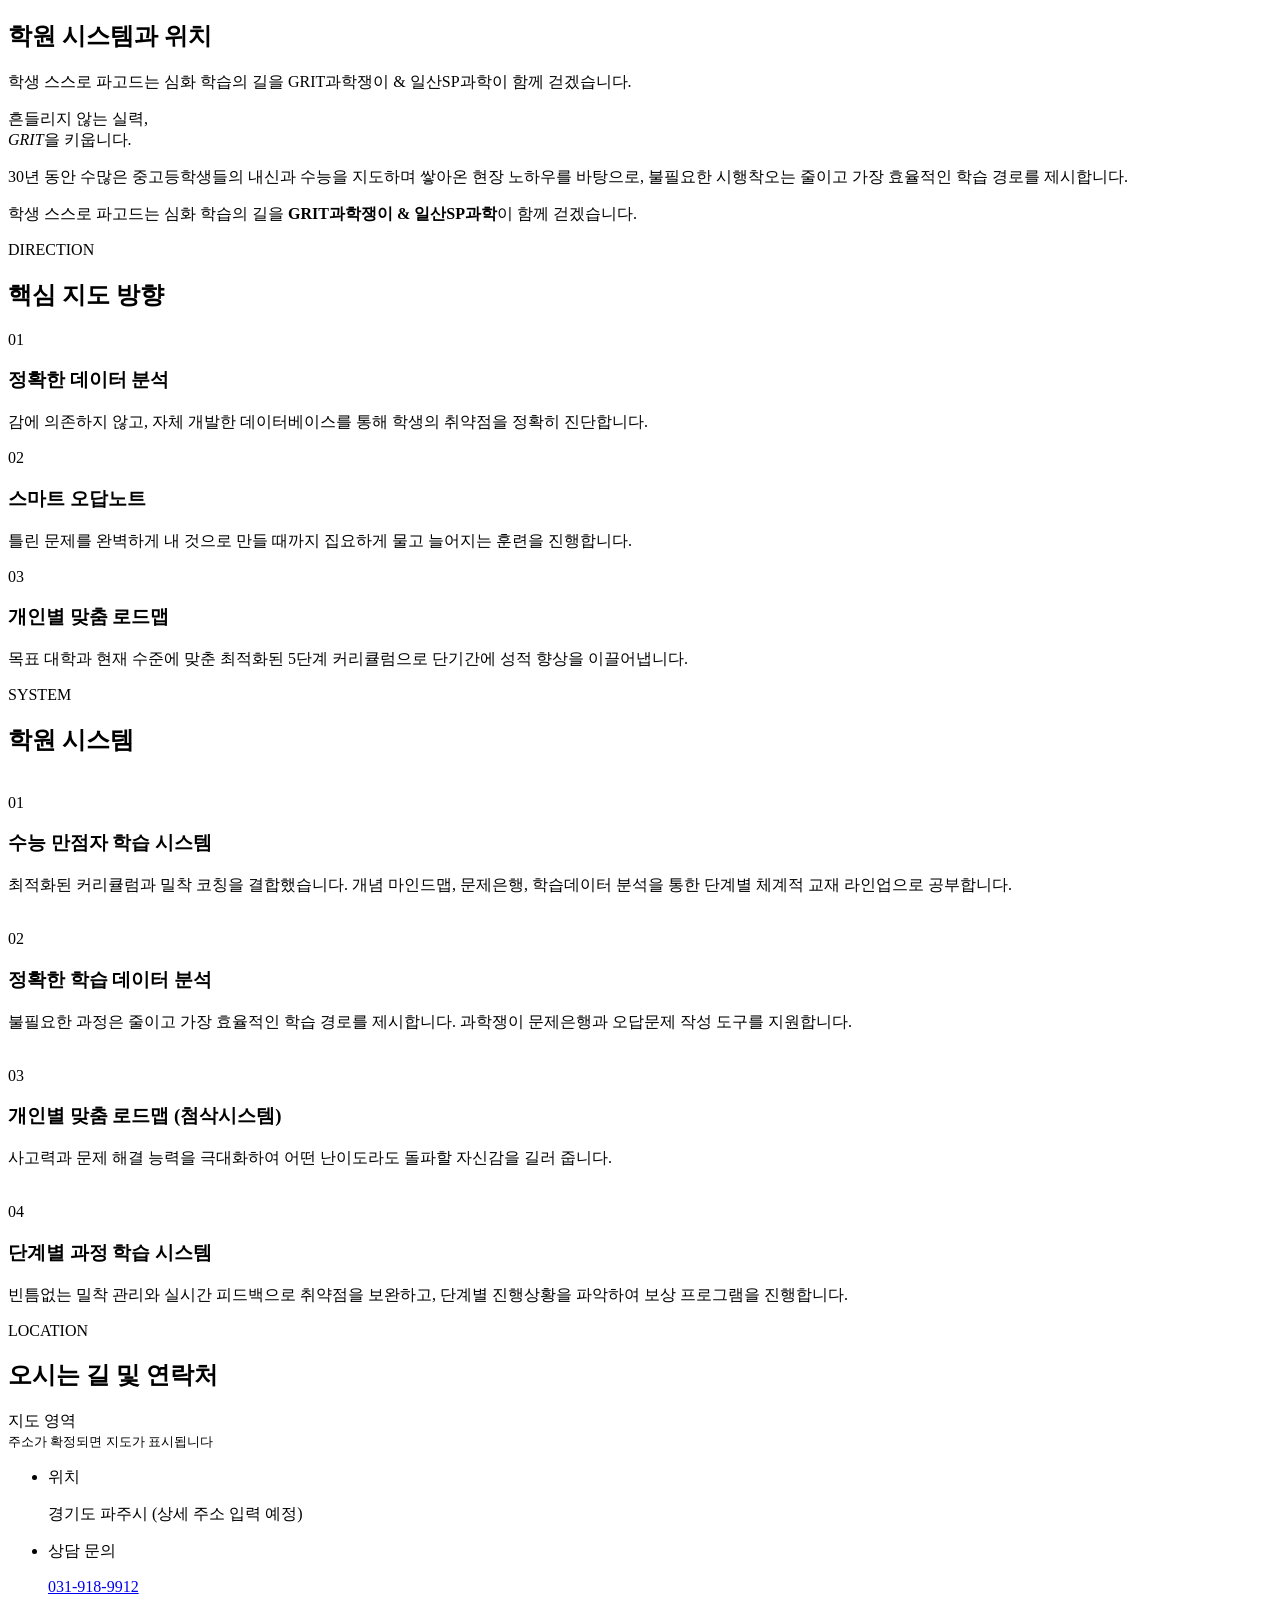
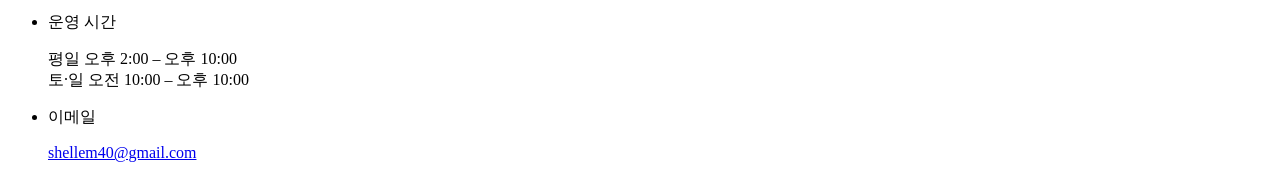
==== about.html @ a3824099 "Add about.html" ====
<!DOCTYPE html>
<html lang="ko">
<head>
  <meta charset="UTF-8">
  <meta name="viewport" content="width=device-width, initial-scale=1.0">
  <title>학원 시스템과 위치 - GRIT그릿과학쟁이 &amp; 일산SP과학</title>
  <meta name="description" content="새로운 과학 학습 밀착 관리 시스템 - 심화학습연구소">
  <link rel="stylesheet" href="https://cdn.jsdelivr.net/gh/orioncactus/pretendard@v1.3.9/dist/web/static/pretendard.min.css">
  <link rel="stylesheet" href="style.css">
</head>
<body data-page="about">
  <header id="site-header"></header>

  <main>
    <section class="page-head">
      <div class="container">
        <h1>학원 시스템과 위치</h1>
        <p>학생 스스로 파고드는 심화 학습의 길을 GRIT과학쟁이 &amp; 일산SP과학이 함께 걷겠습니다.</p>
      </div>
    </section>

    <section class="section">
      <div class="container intro-split">
        <p class="intro-quote">흔들리지 않는 실력,<br><em>GRIT</em>을 키웁니다.</p>
        <div class="intro-text">
          <p>30년 동안 수많은 중고등학생들의 내신과 수능을 지도하며 쌓아온 현장 노하우를 바탕으로, 불필요한 시행착오는 줄이고 가장 효율적인 학습 경로를 제시합니다.</p>
          <p>학생 스스로 파고드는 심화 학습의 길을 <strong>GRIT과학쟁이 &amp; 일산SP과학</strong>이 함께 걷겠습니다.</p>
        </div>
      </div>
    </section>

    <section class="section section-soft">
      <div class="container">
        <div class="section-head">
          <p class="eyebrow">DIRECTION</p>
          <h2 class="section-title">핵심 지도 방향</h2>
        </div>
        <div class="principles">
          <article class="principle">
            <span class="num">01</span>
            <h3>정확한 데이터 분석</h3>
            <p>감에 의존하지 않고, 자체 개발한 데이터베이스를 통해 학생의 취약점을 정확히 진단합니다.</p>
          </article>
          <article class="principle">
            <span class="num">02</span>
            <h3>스마트 오답노트</h3>
            <p>틀린 문제를 완벽하게 내 것으로 만들 때까지 집요하게 물고 늘어지는 훈련을 진행합니다.</p>
          </article>
          <article class="principle">
            <span class="num">03</span>
            <h3>개인별 맞춤 로드맵</h3>
            <p>목표 대학과 현재 수준에 맞춘 최적화된 5단계 커리큘럼으로 단기간에 성적 향상을 이끌어냅니다.</p>
          </article>
        </div>
      </div>
    </section>

    <section class="section">
      <div class="container">
        <div class="section-head">
          <p class="eyebrow">SYSTEM</p>
          <h2 class="section-title">학원 시스템</h2>
        </div>
        <div class="system-rows">
          <article class="system-row">
            <div class="media"><img src="https://shellem40-pixel.github.io/gritscience/assets/images/HOME_photo1.png" alt="" loading="lazy"></div>
            <div class="system-text">
              <span class="num">01</span>
              <h3>수능 만점자 학습 시스템</h3>
              <p>최적화된 커리큘럼과 밀착 코칭을 결합했습니다. 개념 마인드맵, 문제은행, 학습데이터 분석을 통한 단계별 체계적 교재 라인업으로 공부합니다.</p>
            </div>
          </article>
          <article class="system-row">
            <div class="media"><img src="https://shellem40-pixel.github.io/gritscience/assets/images/HOME_photo2.png" alt="" loading="lazy"></div>
            <div class="system-text">
              <span class="num">02</span>
              <h3>정확한 학습 데이터 분석</h3>
              <p>불필요한 과정은 줄이고 가장 효율적인 학습 경로를 제시합니다. 과학쟁이 문제은행과 오답문제 작성 도구를 지원합니다.</p>
            </div>
          </article>
          <article class="system-row">
            <div class="media"><img src="https://shellem40-pixel.github.io/gritscience/assets/images/HOME_photo3.png" alt="" loading="lazy"></div>
            <div class="system-text">
              <span class="num">03</span>
              <h3>개인별 맞춤 로드맵 (첨삭시스템)</h3>
              <p>사고력과 문제 해결 능력을 극대화하여 어떤 난이도라도 돌파할 자신감을 길러 줍니다.</p>
            </div>
          </article>
          <article class="system-row">
            <div class="media"><img src="https://shellem40-pixel.github.io/gritscience/assets/images/HOME_photo4.png" alt="" loading="lazy"></div>
            <div class="system-text">
              <span class="num">04</span>
              <h3>단계별 과정 학습 시스템</h3>
              <p>빈틈없는 밀착 관리와 실시간 피드백으로 취약점을 보완하고, 단계별 진행상황을 파악하여 보상 프로그램을 진행합니다.</p>
            </div>
          </article>
        </div>
      </div>
    </section>

    <section class="section section-soft" id="location">
      <div class="container">
        <div class="section-head">
          <p class="eyebrow">LOCATION</p>
          <h2 class="section-title">오시는 길 및 연락처</h2>
        </div>
        <div class="location">
          <!-- 지도: 주소가 정해지면 이 div 안에 네이버/구글 지도 iframe을 넣습니다 -->
          <div class="map-box">
            <p>지도 영역<br><small>주소가 확정되면 지도가 표시됩니다</small></p>
          </div>
          <ul class="info-list">
            <li><span>위치</span><p>경기도 파주시 (상세 주소 입력 예정)</p></li>
            <li><span>상담 문의</span><p><a href="tel:0319189912">031-918-9912</a></p></li>
            <li><span>운영 시간</span><p>평일 오후 2:00 – 오후 10:00<br>토·일 오전 10:00 – 오후 10:00</p></li>
            <li><span>이메일</span><p><a href="mailto:shellem40@gmail.com">shellem40@gmail.com</a></p></li>
          </ul>
        </div>
      </div>
    </section>
  </main>

  <footer id="site-footer"></footer>
  <script src="app.js"></script>
</body>
</html>
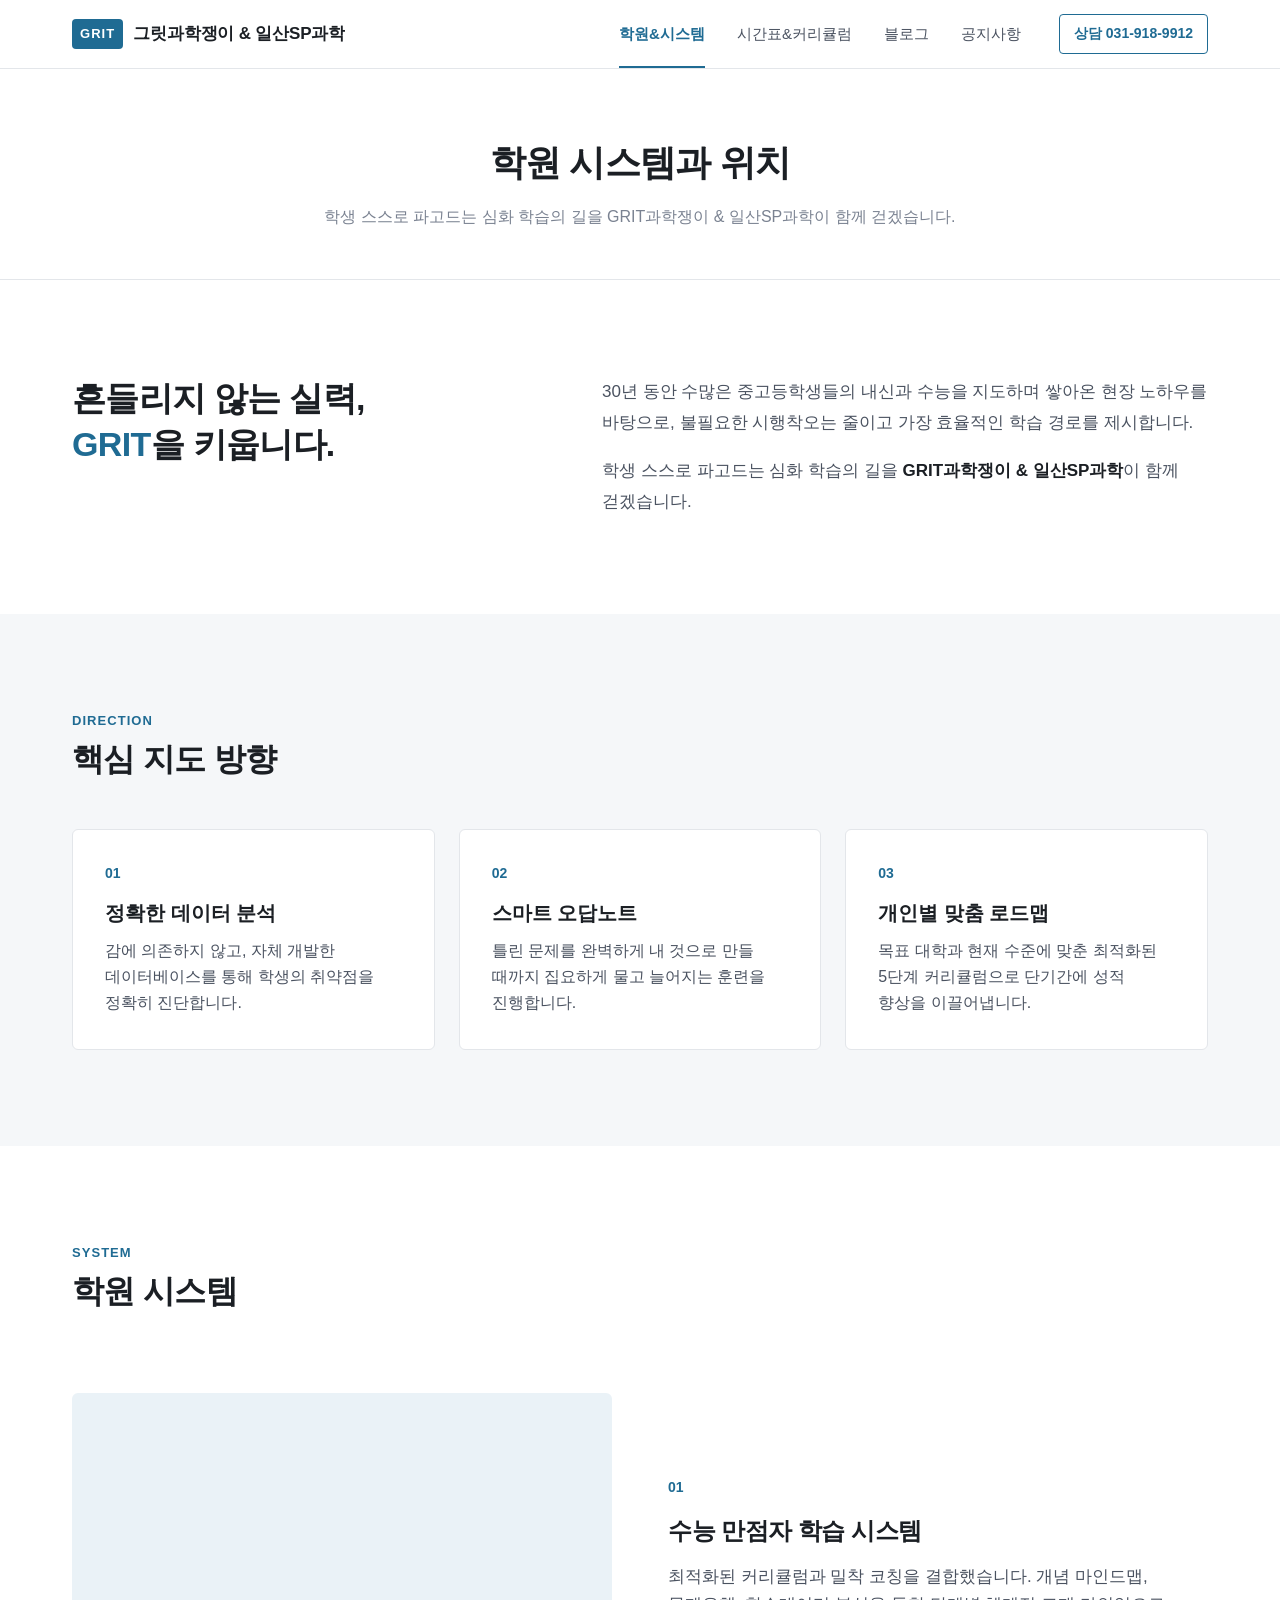
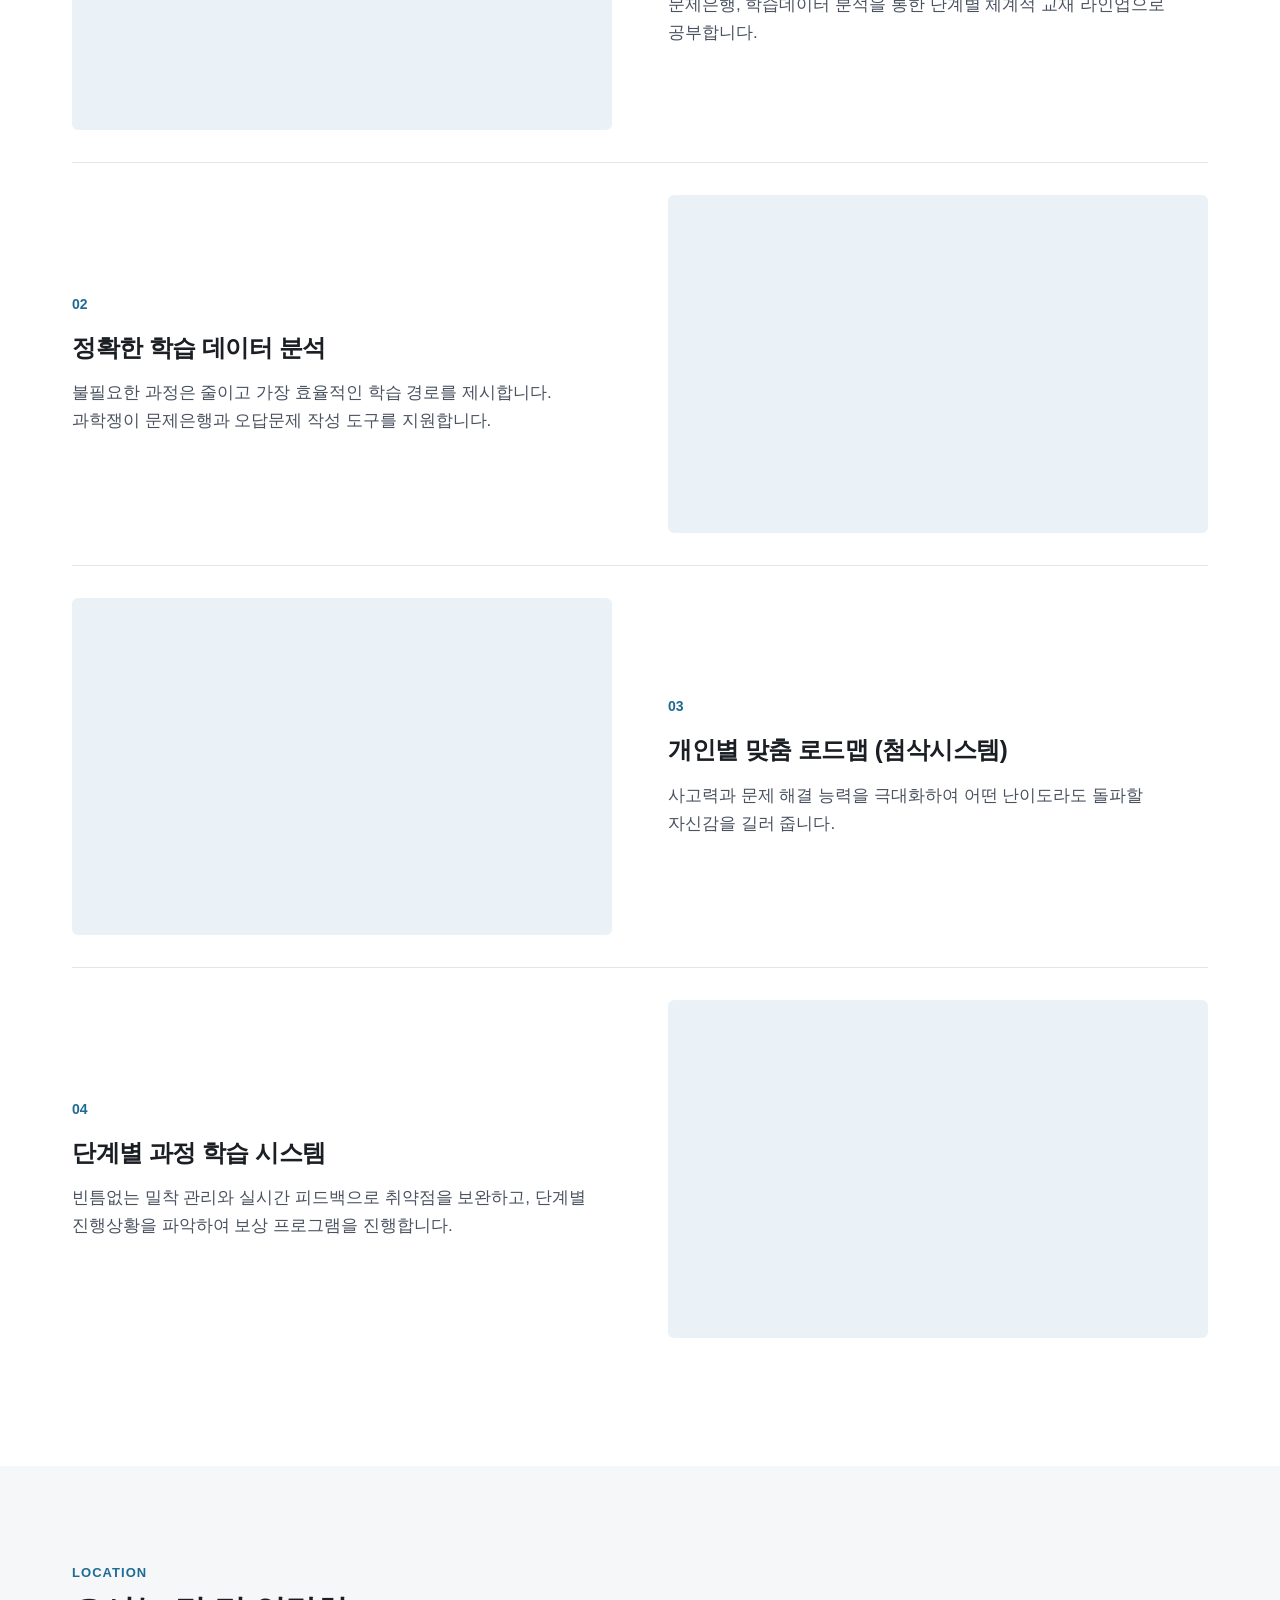
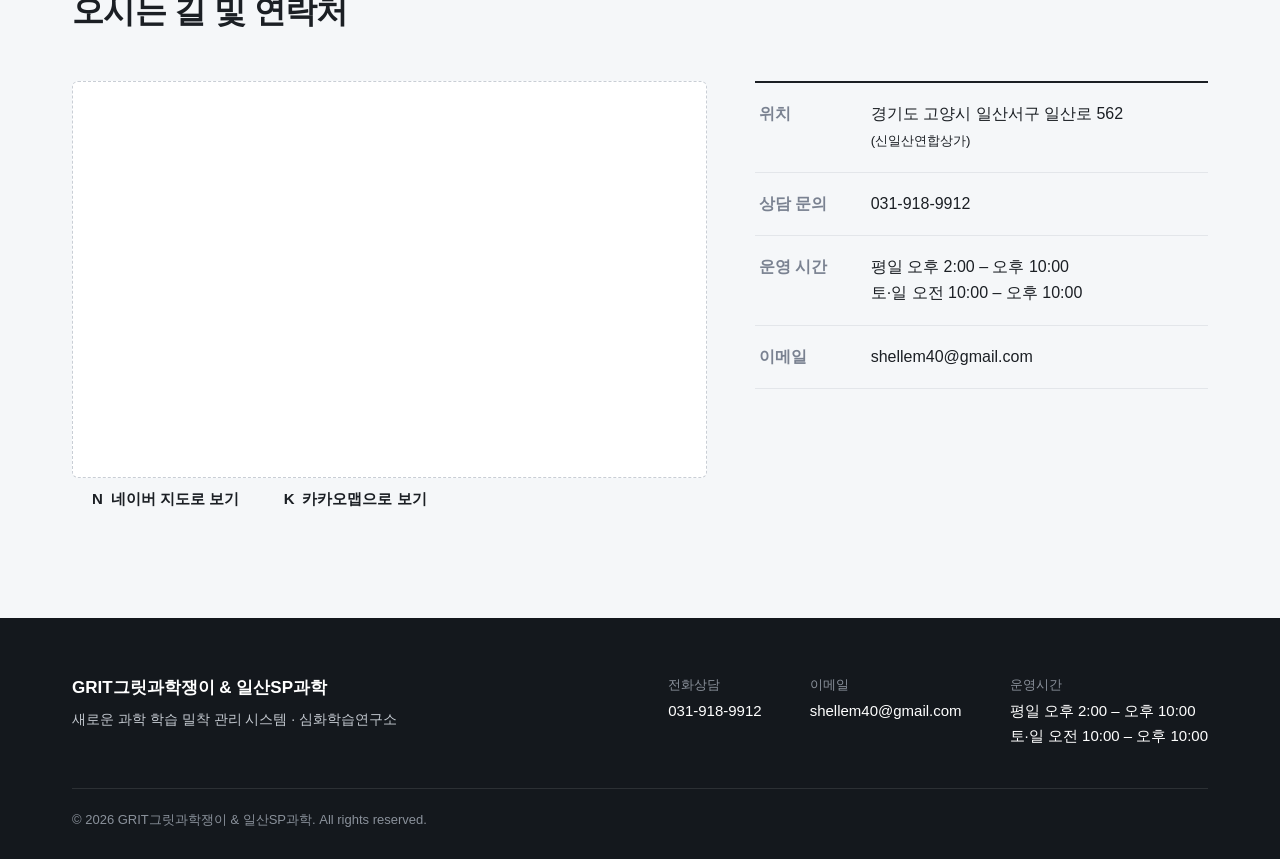
==== commit 01623a8f: "Update about.html" ====
--- a/about.html
+++ b/about.html
@@ -4,9 +4,10 @@
   <meta charset="UTF-8">
   <meta name="viewport" content="width=device-width, initial-scale=1.0">
   <title>학원 시스템과 위치 - GRIT그릿과학쟁이 &amp; 일산SP과학</title>
-  <meta name="description" content="새로운 과학 학습 밀착 관리 시스템 - 심화학습연구소">
+  <meta name="description" content="새로운 과학 학습 밀착 관리 시스템 - 심화학습연구소 · 경기도 고양시 일산서구 일산로 562 (신일산연합상가)">
   <link rel="stylesheet" href="https://cdn.jsdelivr.net/gh/orioncactus/pretendard@v1.3.9/dist/web/static/pretendard.min.css">
   <link rel="stylesheet" href="style.css">
+  <link rel="stylesheet" href="location.css">
 </head>
 <body data-page="about">
   <header id="site-header"></header>
@@ -105,12 +106,26 @@
           <h2 class="section-title">오시는 길 및 연락처</h2>
         </div>
         <div class="location">
-          <!-- 지도: 주소가 정해지면 이 div 안에 네이버/구글 지도 iframe을 넣습니다 -->
-          <div class="map-box">
-            <p>지도 영역<br><small>주소가 확정되면 지도가 표시됩니다</small></p>
+          <div class="map-wrap">
+            <div class="map-box has-map">
+              <iframe
+                title="학원 위치 지도: 경기도 고양시 일산서구 일산로 562 (신일산연합상가)"
+                src="https://maps.google.com/maps?q=%EA%B2%BD%EA%B8%B0%EB%8F%84%20%EA%B3%A0%EC%96%91%EC%8B%9C%20%EC%9D%BC%EC%82%B0%EC%84%9C%EA%B5%AC%20%EC%9D%BC%EC%82%B0%EB%A1%9C%20562&amp;z=17&amp;hl=ko&amp;output=embed"
+                loading="lazy"
+                referrerpolicy="no-referrer-when-downgrade"
+                allowfullscreen></iframe>
+            </div>
+            <div class="map-links">
+              <a class="btn map-btn" href="https://map.naver.com/p/search/%EA%B2%BD%EA%B8%B0%EB%8F%84%20%EA%B3%A0%EC%96%91%EC%8B%9C%20%EC%9D%BC%EC%82%B0%EC%84%9C%EA%B5%AC%20%EC%9D%BC%EC%82%B0%EB%A1%9C%20562" target="_blank" rel="noopener">
+                <span class="map-dot dot-naver" aria-hidden="true">N</span>네이버 지도로 보기
+              </a>
+              <a class="btn map-btn" href="https://map.kakao.com/link/search/%EA%B2%BD%EA%B8%B0%EB%8F%84%20%EA%B3%A0%EC%96%91%EC%8B%9C%20%EC%9D%BC%EC%82%B0%EC%84%9C%EA%B5%AC%20%EC%9D%BC%EC%82%B0%EB%A1%9C%20562" target="_blank" rel="noopener">
+                <span class="map-dot dot-kakao" aria-hidden="true">K</span>카카오맵으로 보기
+              </a>
+            </div>
           </div>
           <ul class="info-list">
-            <li><span>위치</span><p>경기도 파주시 (상세 주소 입력 예정)</p></li>
+            <li><span>위치</span><p>경기도 고양시 일산서구 일산로 562<br><small class="addr-sub">(신일산연합상가)</small></p></li>
             <li><span>상담 문의</span><p><a href="tel:0319189912">031-918-9912</a></p></li>
             <li><span>운영 시간</span><p>평일 오후 2:00 – 오후 10:00<br>토·일 오전 10:00 – 오후 10:00</p></li>
             <li><span>이메일</span><p><a href="mailto:shellem40@gmail.com">shellem40@gmail.com</a></p></li>
--- a/style.css
+++ b/style.css
@@ -0,0 +1,567 @@
+/* ===== 기본 변수 ===== */
+:root {
+  --c-primary: #1f6b93;
+  --c-primary-dark: #175473;
+  --c-primary-soft: #eaf2f7;
+  --c-text: #1b1f24;
+  --c-sub: #4a5260;
+  --c-muted: #7a8291;
+  --c-line: #e3e6ea;
+  --c-bg: #ffffff;
+  --c-bg-soft: #f5f7f9;
+  --c-accent: #d9480f;
+  --c-footer: #14181d;
+
+  /* 홈 타이틀(히어로) 색 */
+  --c-hero-bg: #0e3448;
+  --c-hero-text: #ffffff;
+  --c-hero-sub: #d3e2ea;
+  --c-hero-accent: #8fd3f4;
+  --c-hero-line: rgba(255, 255, 255, .18);
+  --c-hero-grid: rgba(255, 255, 255, .06);
+
+  --font: "Pretendard", -apple-system, BlinkMacSystemFont, "Apple SD Gothic Neo", "Malgun Gothic", sans-serif;
+  --container: 1200px;
+  --pad: 32px;
+  --header-h: 68px;
+  --tabs-h: 52px;
+  --radius: 6px;
+
+  --s-1: 8px;
+  --s-2: 16px;
+  --s-3: 24px;
+  --s-4: 32px;
+  --s-5: 48px;
+  --s-6: 72px;
+  --s-7: 96px;
+
+  /* 홈 화면 섹션 간격 (기존 96px의 절반) */
+  --home-gap: 48px;
+}
+
+* { box-sizing: border-box; margin: 0; padding: 0; }
+html { scroll-behavior: smooth; scroll-padding-top: calc(var(--header-h) + 16px); }
+body {
+  font-family: var(--font);
+  color: var(--c-text);
+  background: var(--c-bg);
+  line-height: 1.65;
+  word-break: keep-all;
+  -webkit-font-smoothing: antialiased;
+}
+img { display: block; max-width: 100%; }
+a { color: inherit; text-decoration: none; }
+ul, ol { list-style: none; }
+button { font: inherit; color: inherit; background: none; border: 0; cursor: pointer; }
+input { font: inherit; color: inherit; }
+
+.container { width: 100%; max-width: var(--container); margin: 0 auto; padding: 0 var(--pad); }
+.sr-only {
+  position: absolute; width: 1px; height: 1px; padding: 0; margin: -1px;
+  overflow: hidden; clip: rect(0 0 0 0); white-space: nowrap; border: 0;
+}
+:focus-visible { outline: 2px solid var(--c-primary); outline-offset: 2px; }
+
+/* ===== 이미지 자리 (이미지가 없을 때) ===== */
+.media { background: var(--c-bg-soft); overflow: hidden; }
+.media img { width: 100%; height: 100%; object-fit: cover; }
+.media.is-empty img { display: none; }
+.media.is-empty { background: var(--c-primary-soft); }
+
+/* ===== 버튼 ===== */
+.btn {
+  display: inline-flex; align-items: center; justify-content: center; gap: var(--s-1);
+  height: 44px; padding: 0 20px; border-radius: 4px;
+  font-size: 15px; font-weight: 600; white-space: nowrap;
+  transition: background-color .15s, border-color .15s, color .15s;
+}
+.btn-primary { background: var(--c-primary); color: #fff; }
+.btn-primary:hover { background: var(--c-primary-dark); }
+.btn-outline { background: #fff; border: 1px solid var(--c-line); color: var(--c-text); }
+.btn-outline:hover { border-color: var(--c-text); }
+.btn-light { background: #fff; color: var(--c-primary); }
+.btn-light:hover { background: var(--c-primary-soft); }
+.btn-block { display: flex; width: 100%; }
+.btn-row { display: flex; flex-wrap: wrap; gap: 12px; }
+.text-link { font-size: 15px; font-weight: 600; color: var(--c-primary); }
+.text-link:hover { text-decoration: underline; }
+
+/* ===== 헤더 ===== */
+.site-header {
+  position: sticky; top: 0; z-index: 50;
+  background: rgba(255, 255, 255, .97);
+  border-bottom: 1px solid var(--c-line);
+}
+.header-inner {
+  height: var(--header-h);
+  display: flex; align-items: center; justify-content: space-between; gap: var(--s-3);
+}
+.logo { display: flex; align-items: center; gap: 10px; font-weight: 700; min-width: 0; }
+.logo-mark {
+  background: var(--c-primary); color: #fff;
+  font-size: 13px; letter-spacing: .08em; padding: 4px 8px; border-radius: 4px;
+}
+.logo-text { font-size: 17px; letter-spacing: -.01em; white-space: nowrap; overflow: hidden; text-overflow: ellipsis; }
+
+.site-nav { display: flex; align-items: center; gap: var(--s-3); }
+.site-nav ul { display: flex; gap: 4px; }
+.site-nav ul a {
+  position: relative; display: block; padding: 8px 14px;
+  font-size: 15px; font-weight: 500; color: var(--c-sub);
+}
+.site-nav ul a:hover { color: var(--c-text); }
+.site-nav ul a.is-active { color: var(--c-primary); font-weight: 700; }
+.site-nav ul a.is-active::after {
+  content: ""; position: absolute; left: 14px; right: 14px; bottom: -14px;
+  height: 2px; background: var(--c-primary);
+}
+.nav-call {
+  font-size: 14px; font-weight: 600; color: var(--c-primary);
+  border: 1px solid var(--c-primary); padding: 7px 14px; border-radius: 4px; white-space: nowrap;
+}
+.nav-call:hover { background: var(--c-primary-soft); }
+
+.menu-toggle { display: none; width: 40px; height: 40px; flex-direction: column; justify-content: center; align-items: center; gap: 5px; }
+.menu-toggle span { display: block; width: 22px; height: 2px; background: var(--c-text); transition: transform .2s, opacity .2s; }
+.nav-open .menu-toggle span:nth-child(1) { transform: translateY(7px) rotate(45deg); }
+.nav-open .menu-toggle span:nth-child(2) { opacity: 0; }
+.nav-open .menu-toggle span:nth-child(3) { transform: translateY(-7px) rotate(-45deg); }
+
+/* ===== 공통 섹션 ===== */
+.section { padding: var(--s-7) 0; }
+.section-tight { padding: var(--s-5) 0 var(--s-7); }
+.section-soft { background: var(--c-bg-soft); }
+.section-head { margin-bottom: var(--s-5); }
+.row-head { display: flex; align-items: flex-end; justify-content: space-between; gap: var(--s-2); margin-bottom: var(--s-3); }
+.eyebrow { font-size: 13px; font-weight: 700; color: var(--c-primary); letter-spacing: .08em; margin-bottom: var(--s-1); }
+.section-title { font-size: 32px; font-weight: 700; letter-spacing: -.02em; line-height: 1.3; }
+.section-title.sm { font-size: 24px; }
+
+.page-head { padding: 64px 0 48px; border-bottom: 1px solid var(--c-line); text-align: center; }
+.page-head h1 { font-size: 36px; font-weight: 700; letter-spacing: -.02em; }
+.page-head p { max-width: 640px; margin: 12px auto 0; color: var(--c-muted); }
+
+/* ===== 홈: 섹션 간격 (절반으로 줄임) ===== */
+body[data-page="home"] .section { padding: var(--home-gap) 0; }
+body[data-page="home"] .section-head { margin-bottom: var(--s-4); }
+body[data-page="home"] .row-head { margin-bottom: var(--s-2); }
+
+/* ===== 홈: 타이틀(히어로) — 짙은 남색 + 오른쪽 위로 옅어지는 모눈 ===== */
+.hero {
+  position: relative; overflow: hidden;
+  padding: 80px 0 72px;
+  color: var(--c-hero-text);
+  background: var(--c-hero-bg);
+  border-bottom: 4px solid var(--c-primary);
+}
+.hero::before {
+  content: ""; position: absolute; inset: 0; pointer-events: none;
+  background-image:
+    linear-gradient(var(--c-hero-grid) 1px, transparent 1px),
+    linear-gradient(90deg, var(--c-hero-grid) 1px, transparent 1px);
+  background-size: 40px 40px;
+  -webkit-mask-image: radial-gradient(ellipse 70% 90% at 85% 20%, #000 0%, transparent 75%);
+          mask-image: radial-gradient(ellipse 70% 90% at 85% 20%, #000 0%, transparent 75%);
+}
+.hero-inner {
+  position: relative;
+  display: grid; grid-template-columns: 1.2fr .8fr; gap: 64px; align-items: center;
+}
+.hero .eyebrow {
+  display: inline-block; margin-bottom: var(--s-3);
+  padding: 6px 14px; border: 1px solid rgba(143, 211, 244, .45); border-radius: 999px;
+  font-size: 14px; letter-spacing: .02em; color: var(--c-hero-accent);
+}
+.hero h1 {
+  font-size: clamp(32px, 4.4vw, 54px); font-weight: 800;
+  line-height: 1.22; letter-spacing: -.035em; color: var(--c-hero-text);
+  margin-bottom: var(--s-3);
+}
+.hero .lead { font-size: 18px; line-height: 1.8; color: var(--c-hero-sub); margin-bottom: var(--s-4); max-width: 560px; }
+.hero .btn { height: 50px; padding: 0 24px; font-size: 16px; }
+.hero .btn-primary { background: #fff; color: var(--c-primary-dark); }
+.hero .btn-primary:hover { background: var(--c-primary-soft); }
+.hero .btn-outline { background: transparent; color: #fff; border-color: rgba(255, 255, 255, .55); }
+.hero .btn-outline:hover { border-color: #fff; background: rgba(255, 255, 255, .08); }
+.hero :focus-visible { outline-color: #fff; }
+
+/* 히어로: 숫자 요약 */
+.hero-stats {
+  display: grid; grid-template-columns: repeat(3, 1fr); gap: var(--s-3);
+  max-width: 600px; margin-top: var(--s-5); padding-top: 28px;
+  border-top: 1px solid var(--c-hero-line);
+}
+.hero-stats li + li { padding-left: var(--s-3); border-left: 1px solid var(--c-hero-line); }
+.hero-stats strong { display: block; font-size: 26px; font-weight: 800; letter-spacing: -.02em; line-height: 1.3; color: #fff; }
+.hero-stats span { display: block; margin-top: 4px; font-size: 14px; color: var(--c-hero-sub); }
+
+/* 히어로: 개설 과정 카드 */
+.hero-panel {
+  background: #fff; color: var(--c-text);
+  border-radius: 10px; padding: 28px;
+  box-shadow: 0 24px 48px rgba(0, 0, 0, .28);
+}
+.hero-panel :focus-visible { outline-color: var(--c-primary); }
+.hero-panel-head {
+  display: flex; align-items: baseline; justify-content: space-between; gap: var(--s-2);
+  padding-bottom: 12px; border-bottom: 2px solid var(--c-text);
+}
+.hero-panel-head h2 { font-size: 20px; font-weight: 800; letter-spacing: -.02em; }
+.hero-panel-head a { font-size: 14px; font-weight: 600; color: var(--c-primary); white-space: nowrap; }
+.hero-panel-head a:hover { text-decoration: underline; }
+
+.course-list li + li { border-top: 1px solid var(--c-line); }
+.course-list a { display: flex; align-items: center; gap: 14px; padding: 16px 2px; }
+.course-tag {
+  flex-shrink: 0; width: 48px; height: 48px; display: grid; place-items: center;
+  border-radius: 8px; background: var(--c-primary-soft); color: var(--c-primary);
+  font-size: 15px; font-weight: 800;
+}
+.course-body { flex: 1; min-width: 0; }
+.course-body strong { display: block; font-size: 17px; font-weight: 700; letter-spacing: -.01em; transition: color .15s; }
+.course-body span { display: block; font-size: 14px; color: var(--c-muted); }
+.course-arrow { flex-shrink: 0; color: var(--c-muted); transition: transform .15s, color .15s; }
+.course-list a:hover strong { color: var(--c-primary); }
+.course-list a:hover .course-arrow { color: var(--c-primary); transform: translateX(3px); }
+
+.hero-hours {
+  display: grid; gap: 4px; margin-top: 8px; padding: 14px 16px;
+  background: var(--c-bg-soft); border-radius: 6px; font-size: 14px;
+}
+.hero-hours div { display: flex; gap: 12px; }
+.hero-hours dt { width: 44px; font-weight: 600; color: var(--c-muted); }
+
+/* ===== 홈: 카드와 공지 ===== */
+.grid-4 { display: grid; grid-template-columns: repeat(4, 1fr); gap: var(--s-3); }
+.feature-card .media { aspect-ratio: 4 / 3; border-radius: var(--radius); margin-bottom: 18px; }
+.feature-card h3 { font-size: 19px; font-weight: 700; letter-spacing: -.01em; margin-bottom: var(--s-1); }
+.feature-card p { font-size: 15px; color: var(--c-sub); }
+
+.home-split { display: grid; grid-template-columns: 1.6fr 1fr; gap: var(--s-5); align-items: start; }
+.mini-list { border-top: 2px solid var(--c-text); }
+.mini-list li { display: flex; align-items: center; justify-content: space-between; gap: var(--s-2); padding: 16px 4px; border-bottom: 1px solid var(--c-line); }
+.mini-list a { display: flex; align-items: center; gap: var(--s-1); min-width: 0; }
+.mini-list a:hover .t { color: var(--c-primary); text-decoration: underline; }
+.mini-list .t { overflow: hidden; text-overflow: ellipsis; white-space: nowrap; }
+.mini-list time { flex-shrink: 0; font-size: 14px; color: var(--c-muted); }
+
+.contact-card { background: var(--c-primary); color: #fff; padding: var(--s-4); border-radius: 8px; }
+.contact-label { font-size: 14px; opacity: .8; }
+.contact-phone { display: block; font-size: 32px; font-weight: 800; letter-spacing: -.01em; margin: 4px 0 var(--s-3); }
+.contact-hours { margin-bottom: var(--s-3); }
+.contact-hours div { display: flex; gap: var(--s-2); padding: 8px 0; border-top: 1px solid rgba(255, 255, 255, .2); font-size: 15px; }
+.contact-hours dt { width: 48px; opacity: .8; }
+
+/* ===== 학원&시스템 ===== */
+.intro-split { display: grid; grid-template-columns: 1fr 1.3fr; gap: 64px; align-items: start; }
+.intro-quote { font-size: 34px; font-weight: 700; line-height: 1.35; letter-spacing: -.02em; }
+.intro-quote em { font-style: normal; color: var(--c-primary); }
+.intro-text p { font-size: 17px; color: var(--c-sub); line-height: 1.85; }
+.intro-text p + p { margin-top: var(--s-2); }
+.intro-text strong { color: var(--c-text); }
+
+.principles { display: grid; grid-template-columns: repeat(3, 1fr); gap: var(--s-3); }
+.principle { background: #fff; border: 1px solid var(--c-line); border-radius: var(--radius); padding: var(--s-4); }
+.num { display: block; font-size: 14px; font-weight: 700; color: var(--c-primary); margin-bottom: 12px; }
+.principle h3 { font-size: 20px; margin-bottom: var(--s-1); }
+.principle p { color: var(--c-sub); }
+
+.system-row { display: grid; grid-template-columns: 1fr 1fr; gap: 56px; align-items: center; padding: var(--s-4) 0; }
+.system-row + .system-row { border-top: 1px solid var(--c-line); }
+.system-row:nth-child(even) .media { order: 2; }
+.system-row .media { aspect-ratio: 16 / 10; border-radius: var(--radius); }
+.system-text h3 { font-size: 24px; letter-spacing: -.02em; margin-bottom: 12px; }
+.system-text p { font-size: 17px; color: var(--c-sub); }
+
+.location { display: grid; grid-template-columns: 1.4fr 1fr; gap: var(--s-5); align-items: start; }
+.map-box {
+  aspect-ratio: 16 / 10; display: grid; place-items: center; text-align: center;
+  background: #fff; border: 1px dashed #c9ced5; border-radius: var(--radius); color: var(--c-muted);
+}
+.map-box iframe { width: 100%; height: 100%; border: 0; }
+.info-list { border-top: 2px solid var(--c-text); }
+.info-list li { display: grid; grid-template-columns: 96px 1fr; gap: var(--s-2); padding: 18px 4px; border-bottom: 1px solid var(--c-line); }
+.info-list span { font-weight: 600; color: var(--c-muted); }
+.info-list a:hover { color: var(--c-primary); text-decoration: underline; }
+
+/* ===== 시간표 ===== */
+.sched-block { padding: 64px 0; border-bottom: 1px solid var(--c-line); }
+.sched-title {
+  text-align: center; margin-bottom: 40px;
+  font-size: clamp(28px, 3.4vw, 40px); font-weight: 300; color: var(--c-primary); letter-spacing: -.01em;
+}
+.sched-row {
+  display: flex; align-items: center; justify-content: space-between; gap: var(--s-3);
+  padding: 14px 0; border-bottom: 1px solid #eff1f3;
+}
+.sched-row.no-line { border-bottom: 0; padding-top: 24px; }
+.sched-info { display: flex; flex-wrap: wrap; align-items: center; gap: 8px 16px; font-size: 16px; }
+.sched-info strong { font-weight: 700; }
+.class-list { display: flex; flex-wrap: wrap; gap: 6px 20px; color: var(--c-sub); }
+.bullet-list { display: flex; flex-wrap: wrap; gap: 6px 40px; color: var(--c-sub); }
+.bullet-list li::before {
+  content: ""; display: inline-block; width: 5px; height: 5px; margin-right: 8px;
+  background: var(--c-text); vertical-align: middle;
+}
+.sched-btn { min-width: 200px; }
+.sched-line { display: flex; flex-wrap: wrap; align-items: baseline; gap: 8px 20px; padding: 10px 0; font-size: 16px; }
+.time-list { display: flex; flex-wrap: wrap; gap: 6px 32px; color: var(--c-sub); }
+.time-list b { color: var(--c-text); margin-right: 4px; }
+.sched-block .btn-block { margin-top: var(--s-3); }
+
+/* ===== 커리큘럼 ===== */
+.curr-tabs { position: sticky; top: var(--header-h); z-index: 40; background: #fff; border-bottom: 1px solid var(--c-line); }
+.curr-tabs-inner { display: flex; gap: 4px; overflow-x: auto; scrollbar-width: none; }
+.curr-tabs-inner::-webkit-scrollbar { display: none; }
+.curr-tabs a {
+  flex-shrink: 0; height: var(--tabs-h); display: flex; align-items: center; padding: 0 18px;
+  font-size: 15px; font-weight: 600; color: var(--c-muted); border-bottom: 2px solid transparent;
+}
+.curr-tabs a:hover { color: var(--c-text); }
+.curr-tabs a.is-active { color: var(--c-primary); border-color: var(--c-primary); }
+.curr-note { padding-top: var(--s-4); font-size: 14px; color: var(--c-muted); }
+
+.curr-section { padding: 56px 0; border-bottom: 1px solid var(--c-line); scroll-margin-top: calc(var(--header-h) + var(--tabs-h) + 8px); }
+.curr-section:last-child { border-bottom: 0; }
+.curr-head h2 { font-size: 30px; letter-spacing: -.02em; margin-bottom: 6px; transition: color .2s; }
+.curr-section.is-target .curr-head h2 { color: var(--c-primary); }
+.curr-head > p { color: var(--c-sub); font-size: 17px; }
+.curr-facts { display: flex; flex-wrap: wrap; gap: 12px 40px; margin: var(--s-3) 0 var(--s-4); }
+.curr-facts dt { font-size: 13px; color: var(--c-muted); }
+.curr-facts dd { font-weight: 600; }
+.curr-steps { display: grid; grid-template-columns: repeat(5, 1fr); gap: var(--s-2); margin-bottom: var(--s-3); }
+.curr-steps li { background: #fff; border: 1px solid var(--c-line); border-top: 3px solid var(--c-primary); border-radius: 4px; padding: 22px 20px; }
+.step-no { font-size: 12px; font-weight: 700; letter-spacing: .08em; color: var(--c-primary); }
+.curr-steps h3 { font-size: 17px; line-height: 1.4; margin: 6px 0; }
+.curr-steps p { font-size: 14px; color: var(--c-sub); }
+
+/* ===== 블로그 (목록) ===== */
+.blog-wrap { padding-bottom: var(--s-7); }
+.blog-head { text-align: center; padding: 64px 0 40px; }
+.blog-head h1 { font-size: clamp(30px, 4vw, 42px); font-weight: 800; letter-spacing: -.03em; margin-bottom: var(--s-2); }
+.blog-head p { max-width: 640px; margin: 0 auto; color: var(--c-sub); font-size: 15px; }
+
+.blog-toolbar {
+  display: flex; align-items: center; justify-content: space-between; gap: var(--s-2);
+  border-bottom: 1px solid var(--c-line); margin-bottom: 40px;
+}
+.blog-tabs { display: flex; gap: 28px; overflow-x: auto; scrollbar-width: none; min-width: 0; }
+.blog-tabs::-webkit-scrollbar { display: none; }
+.blog-tab {
+  flex-shrink: 0; padding: 14px 0; margin-bottom: -1px;
+  font-size: 15px; color: var(--c-sub); white-space: nowrap; border-bottom: 2px solid transparent;
+}
+.blog-tab:hover { color: var(--c-text); }
+.blog-tab[aria-selected="true"] { color: var(--c-text); font-weight: 700; border-color: var(--c-text); }
+
+.blog-search { display: flex; align-items: center; flex-shrink: 0; }
+.blog-search input {
+  width: 0; padding: 0; height: 36px; border: 0; border-bottom: 1px solid transparent;
+  background: transparent; font-size: 15px; outline: none; transition: width .2s, padding .2s;
+}
+.blog-search.is-open input { width: 200px; padding: 0 8px; border-bottom-color: var(--c-text); }
+.search-btn { width: 40px; height: 40px; display: grid; place-items: center; border-radius: 50%; }
+.search-btn:hover { background: var(--c-bg-soft); }
+
+.post-grid { display: grid; grid-template-columns: repeat(2, 1fr); gap: 56px 40px; }
+.post-grid.cols-3 { grid-template-columns: repeat(3, 1fr); gap: 40px 28px; }
+.post-link { display: block; }
+.post-thumb { aspect-ratio: 16 / 10; margin-bottom: 20px; }
+.post-thumb img { transition: transform .4s; }
+.post-thumb.fit-contain { background: #fff; border: 1px solid var(--c-line); }
+.post-thumb.fit-contain img { object-fit: contain; padding: 12%; }
+.post-link:hover .post-thumb img { transform: scale(1.03); }
+.post-title { font-size: 24px; font-weight: 700; line-height: 1.35; letter-spacing: -.02em; margin-bottom: 10px; }
+.cols-3 .post-title { font-size: 19px; }
+.post-link:hover .post-title { color: var(--c-primary); }
+.post-excerpt {
+  font-size: 15px; color: var(--c-muted);
+  display: -webkit-box; -webkit-line-clamp: 3; -webkit-box-orient: vertical; overflow: hidden;
+}
+.post-meta { display: flex; align-items: center; gap: var(--s-1); margin-top: var(--s-2); font-size: 14px; font-weight: 600; }
+.avatar {
+  width: 26px; height: 26px; border-radius: 50%; display: grid; place-items: center;
+  background: var(--c-primary); color: #fff; font-size: 11px; font-weight: 700;
+}
+.sep { color: #c9ced5; font-weight: 400; }
+.empty { grid-column: 1 / -1; padding: 60px 0; text-align: center; color: var(--c-muted); }
+
+/* ===== 블로그 (글 보기) ===== */
+.post-article { max-width: 780px; margin: 0 auto; padding: 56px 0 var(--s-6); }
+.back-link { display: inline-block; font-size: 14px; color: var(--c-muted); margin-bottom: var(--s-3); }
+.back-link:hover { color: var(--c-text); }
+.chip { display: inline-block; font-size: 13px; font-weight: 600; color: var(--c-primary); background: var(--c-primary-soft); padding: 3px 10px; border-radius: 999px; margin-bottom: 12px; }
+.post-article h1 { font-size: clamp(26px, 4vw, 38px); line-height: 1.3; letter-spacing: -.03em; }
+.post-article .post-meta { margin: var(--s-2) 0 var(--s-4); }
+.post-hero { aspect-ratio: 16 / 9; border-radius: var(--radius); margin-bottom: 40px; }
+.post-hero.fit-contain { background: #fff; border: 1px solid var(--c-line); }
+.post-hero.fit-contain img { object-fit: contain; padding: 10%; }
+.prose p { font-size: 17px; line-height: 1.9; color: #2d333b; }
+.prose p + p { margin-top: 1.2em; }
+.related { border-top: 1px solid var(--c-line); padding: var(--s-5) 0 var(--s-7); }
+.related h2 { font-size: 20px; margin-bottom: var(--s-3); }
+
+/* ===== 공지사항 게시판 ===== */
+.board-top { display: flex; align-items: center; justify-content: space-between; gap: var(--s-2); flex-wrap: wrap; margin-bottom: var(--s-2); }
+.board-count { font-size: 15px; color: var(--c-sub); }
+.board-count b { color: var(--c-primary); }
+.board-search { display: flex; gap: var(--s-1); }
+.board-search input {
+  width: 280px; height: 44px; padding: 0 14px;
+  border: 1px solid var(--c-line); border-radius: 4px; background: #fff;
+}
+.board-search input:focus { outline: none; border-color: var(--c-primary); }
+
+.board { border-top: 2px solid var(--c-text); }
+.board-head, .board-row { display: grid; grid-template-columns: 90px 1fr 130px; align-items: center; }
+.board-head {
+  height: 50px; background: var(--c-bg-soft); border-bottom: 1px solid var(--c-line);
+  font-size: 14px; font-weight: 600; color: var(--c-sub); text-align: center;
+}
+.board-row { min-height: 62px; border-bottom: 1px solid var(--c-line); }
+.board-row.is-pinned { background: #f7fafc; }
+.col-num, .col-date { text-align: center; font-size: 14px; color: var(--c-muted); }
+.col-title { display: flex; align-items: center; gap: var(--s-1); min-width: 0; padding: 16px 12px; font-size: 16px; }
+.col-title .t { overflow: hidden; text-overflow: ellipsis; white-space: nowrap; }
+a.col-title:hover .t { color: var(--c-primary); text-decoration: underline; }
+.is-pinned .col-title { font-weight: 600; }
+.badge {
+  display: inline-block; flex-shrink: 0; padding: 2px 8px; border-radius: 3px;
+  font-size: 12px; font-weight: 700; line-height: 1.6; color: #fff; background: var(--c-primary);
+}
+.badge-m { display: none; }
+.new { flex-shrink: 0; font-size: 11px; font-weight: 800; color: var(--c-accent); }
+.board-empty { padding: 60px 0; text-align: center; color: var(--c-muted); border-bottom: 1px solid var(--c-line); }
+
+.pager { display: flex; justify-content: center; gap: 4px; margin-top: 40px; }
+.pager button { min-width: 36px; height: 36px; padding: 0 8px; border-radius: 4px; font-size: 14px; color: var(--c-sub); }
+.pager button:hover { background: var(--c-bg-soft); }
+.pager button.is-current { background: var(--c-text); color: #fff; font-weight: 700; }
+.pager button:disabled { opacity: .35; cursor: default; background: none; }
+
+.notice-view { border-top: 2px solid var(--c-text); }
+.view-head { padding: 28px 8px; border-bottom: 1px solid var(--c-line); }
+.view-head .badge { margin-bottom: 10px; }
+.view-head h2 { font-size: 24px; line-height: 1.4; letter-spacing: -.02em; }
+.view-meta { margin-top: 8px; font-size: 14px; color: var(--c-muted); }
+.view-body { min-height: 200px; padding: 40px 8px 56px; }
+.view-body p { font-size: 16px; line-height: 1.85; }
+.view-body p + p { margin-top: 1em; }
+.view-nav { border-top: 1px solid var(--c-line); }
+.view-nav li { display: grid; grid-template-columns: 90px 1fr; gap: var(--s-2); padding: 14px 8px; border-bottom: 1px solid var(--c-line); font-size: 15px; }
+.view-nav span { font-weight: 600; color: var(--c-muted); }
+.view-nav a { overflow: hidden; text-overflow: ellipsis; white-space: nowrap; }
+.view-nav a:hover { color: var(--c-primary); text-decoration: underline; }
+.view-nav em { font-style: normal; color: var(--c-muted); }
+.view-actions { display: flex; justify-content: center; margin-top: var(--s-4); }
+
+/* ===== 푸터 ===== */
+.site-footer { background: var(--c-footer); color: #c4c9d0; padding: 56px 0 28px; }
+.footer-inner { display: grid; grid-template-columns: 1fr 2fr; gap: var(--s-4); }
+.footer-brand strong { display: block; color: #fff; font-size: 17px; margin-bottom: 6px; }
+.footer-brand p { font-size: 14px; }
+.footer-info { display: grid; grid-template-columns: repeat(3, auto); gap: var(--s-3) var(--s-5); justify-content: end; }
+.footer-info dt { font-size: 13px; color: #8a919b; margin-bottom: 4px; }
+.footer-info dd { color: #fff; font-size: 15px; }
+.footer-info a:hover { text-decoration: underline; }
+.footer-bottom { margin-top: 40px; padding-top: 20px; border-top: 1px solid rgba(255, 255, 255, .1); font-size: 13px; color: #8a919b; }
+
+/* ===== 반응형: 태블릿 ===== */
+@media (max-width: 1024px) {
+  :root { --pad: 28px; --home-gap: 36px; }
+  .section { padding: 72px 0; }
+  .hero { padding: 64px 0 56px; }
+  .hero-inner { grid-template-columns: 1fr; gap: 40px; }
+  .hero-stats { max-width: none; }
+  .grid-4 { grid-template-columns: repeat(2, 1fr); gap: 32px var(--s-3); }
+  .home-split, .location, .intro-split { grid-template-columns: 1fr; gap: var(--s-4); }
+  .curr-steps { grid-template-columns: repeat(3, 1fr); }
+  .post-grid.cols-3 { grid-template-columns: repeat(2, 1fr); }
+  .footer-inner { grid-template-columns: 1fr; }
+  .footer-info { justify-content: start; }
+}
+
+/* ===== 반응형: 메뉴 접기 ===== */
+@media (max-width: 900px) {
+  .menu-toggle { display: flex; }
+  .site-nav {
+    display: none; position: absolute; top: var(--header-h); left: 0; right: 0;
+    flex-direction: column; align-items: stretch; gap: var(--s-2);
+    padding: var(--s-1) var(--pad) var(--s-3); background: #fff; border-bottom: 1px solid var(--c-line);
+    box-shadow: 0 12px 24px rgba(0, 0, 0, .06);
+  }
+  .nav-open .site-nav { display: flex; }
+  .site-nav ul { flex-direction: column; gap: 0; }
+  .site-nav ul a { padding: 14px 4px; font-size: 16px; border-bottom: 1px solid var(--c-bg-soft); }
+  .site-nav ul a.is-active::after { display: none; }
+  .nav-call { text-align: center; padding: 12px; }
+  .principles { grid-template-columns: 1fr; }
+}
+
+/* ===== 반응형: 휴대폰 ===== */
+@media (max-width: 640px) {
+  :root { --pad: 20px; --header-h: 60px; --tabs-h: 48px; --home-gap: 28px; }
+  .section { padding: 56px 0; }
+  .section-title { font-size: 26px; }
+  .section-head { margin-bottom: var(--s-4); }
+  body[data-page="home"] .section-head { margin-bottom: var(--s-3); }
+  .page-head { padding: 44px 0 32px; }
+  .page-head h1 { font-size: 28px; }
+  .logo-text { font-size: 15px; }
+
+  .hero { padding: 44px 0 40px; }
+  .hero-inner { gap: 32px; }
+  .hero .eyebrow { font-size: 13px; }
+  .hero h1 { font-size: 30px; }
+  .hero .lead { font-size: 16px; }
+  .hero .btn { flex: 1 1 100%; }
+  .hero-stats { gap: 12px; margin-top: var(--s-4); padding-top: 20px; }
+  .hero-stats li + li { padding-left: 12px; }
+  .hero-stats strong { font-size: 19px; }
+  .hero-stats span { font-size: 12px; }
+  .hero-panel { padding: 20px; }
+  .course-list a { gap: 12px; padding: 14px 0; }
+  .course-tag { width: 42px; height: 42px; font-size: 14px; }
+  .course-body strong { font-size: 16px; }
+  .course-body span { font-size: 13px; }
+
+  .grid-4 { grid-template-columns: 1fr; }
+  .intro-quote { font-size: 26px; }
+  .system-row { grid-template-columns: 1fr; gap: 20px; }
+  .system-row:nth-child(even) .media { order: 0; }
+  .info-list li { grid-template-columns: 80px 1fr; }
+
+  .sched-block { padding: 48px 0; }
+  .sched-title { margin-bottom: 28px; }
+  .sched-row { flex-direction: column; align-items: stretch; gap: 12px; padding: 18px 0; }
+  .sched-btn { width: 100%; min-width: 0; }
+  .sched-line strong { flex-basis: 100%; }
+  .time-list { flex-direction: column; }
+
+  .curr-steps { grid-template-columns: 1fr; }
+  .curr-head h2 { font-size: 24px; }
+
+  .blog-head { padding: 44px 0 28px; }
+  .blog-tabs { gap: 20px; }
+  .blog-search.is-open input { width: 120px; }
+  .post-grid, .post-grid.cols-3 { grid-template-columns: 1fr; gap: 44px; }
+  .post-title, .cols-3 .post-title { font-size: 20px; }
+
+  .board-search { width: 100%; }
+  .board-search input { flex: 1; width: auto; min-width: 0; }
+  .board-head { display: none; }
+  .board-row { grid-template-columns: 1fr; padding: 14px 4px; gap: 4px; }
+  .board-row .col-num { display: none; }
+  .badge-m { display: inline-block; }
+  .col-title { padding: 0; }
+  .col-date { text-align: left; font-size: 13px; }
+  .view-nav li { grid-template-columns: 64px 1fr; }
+
+  .footer-info { grid-template-columns: 1fr; }
+}
+
+/* ===== 움직임 줄이기 설정 ===== */
+@media (prefers-reduced-motion: reduce) {
+  html { scroll-behavior: auto; }
+  *, *::before, *::after { transition: none !important; }
+}
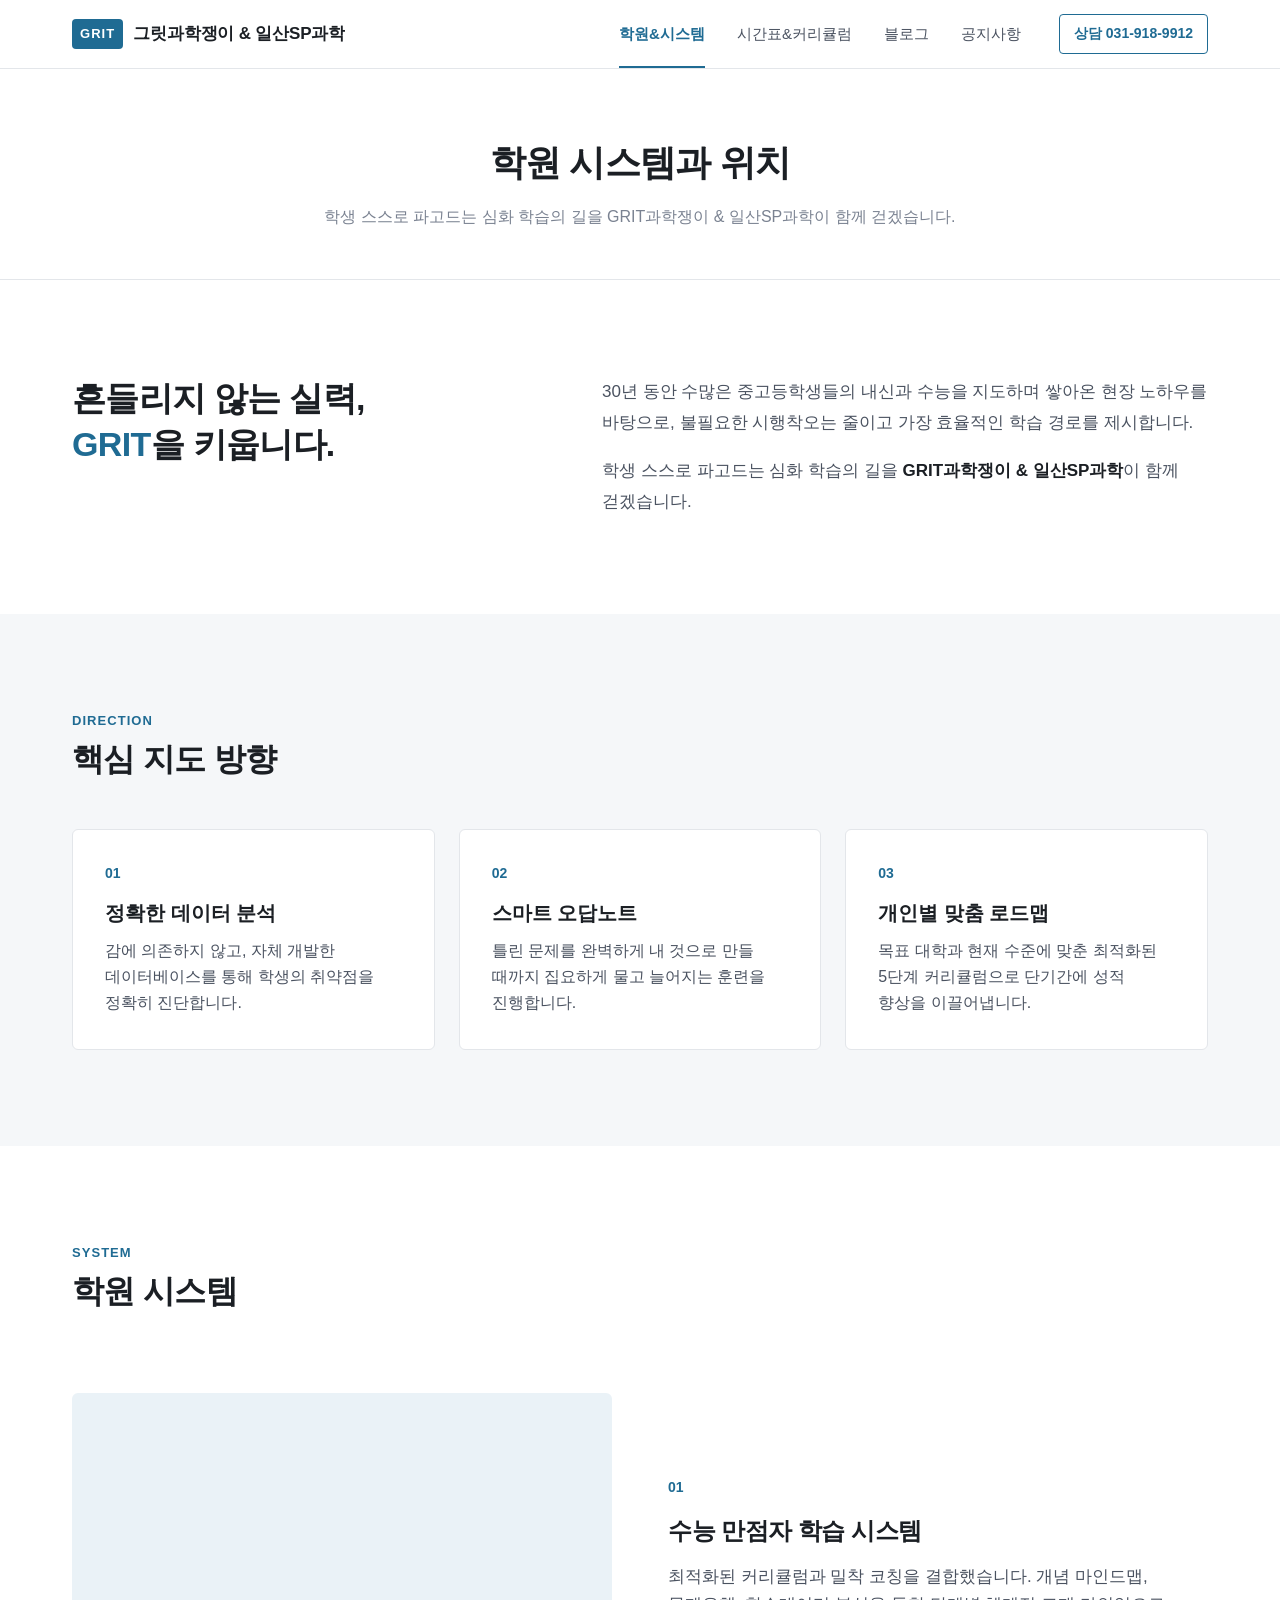
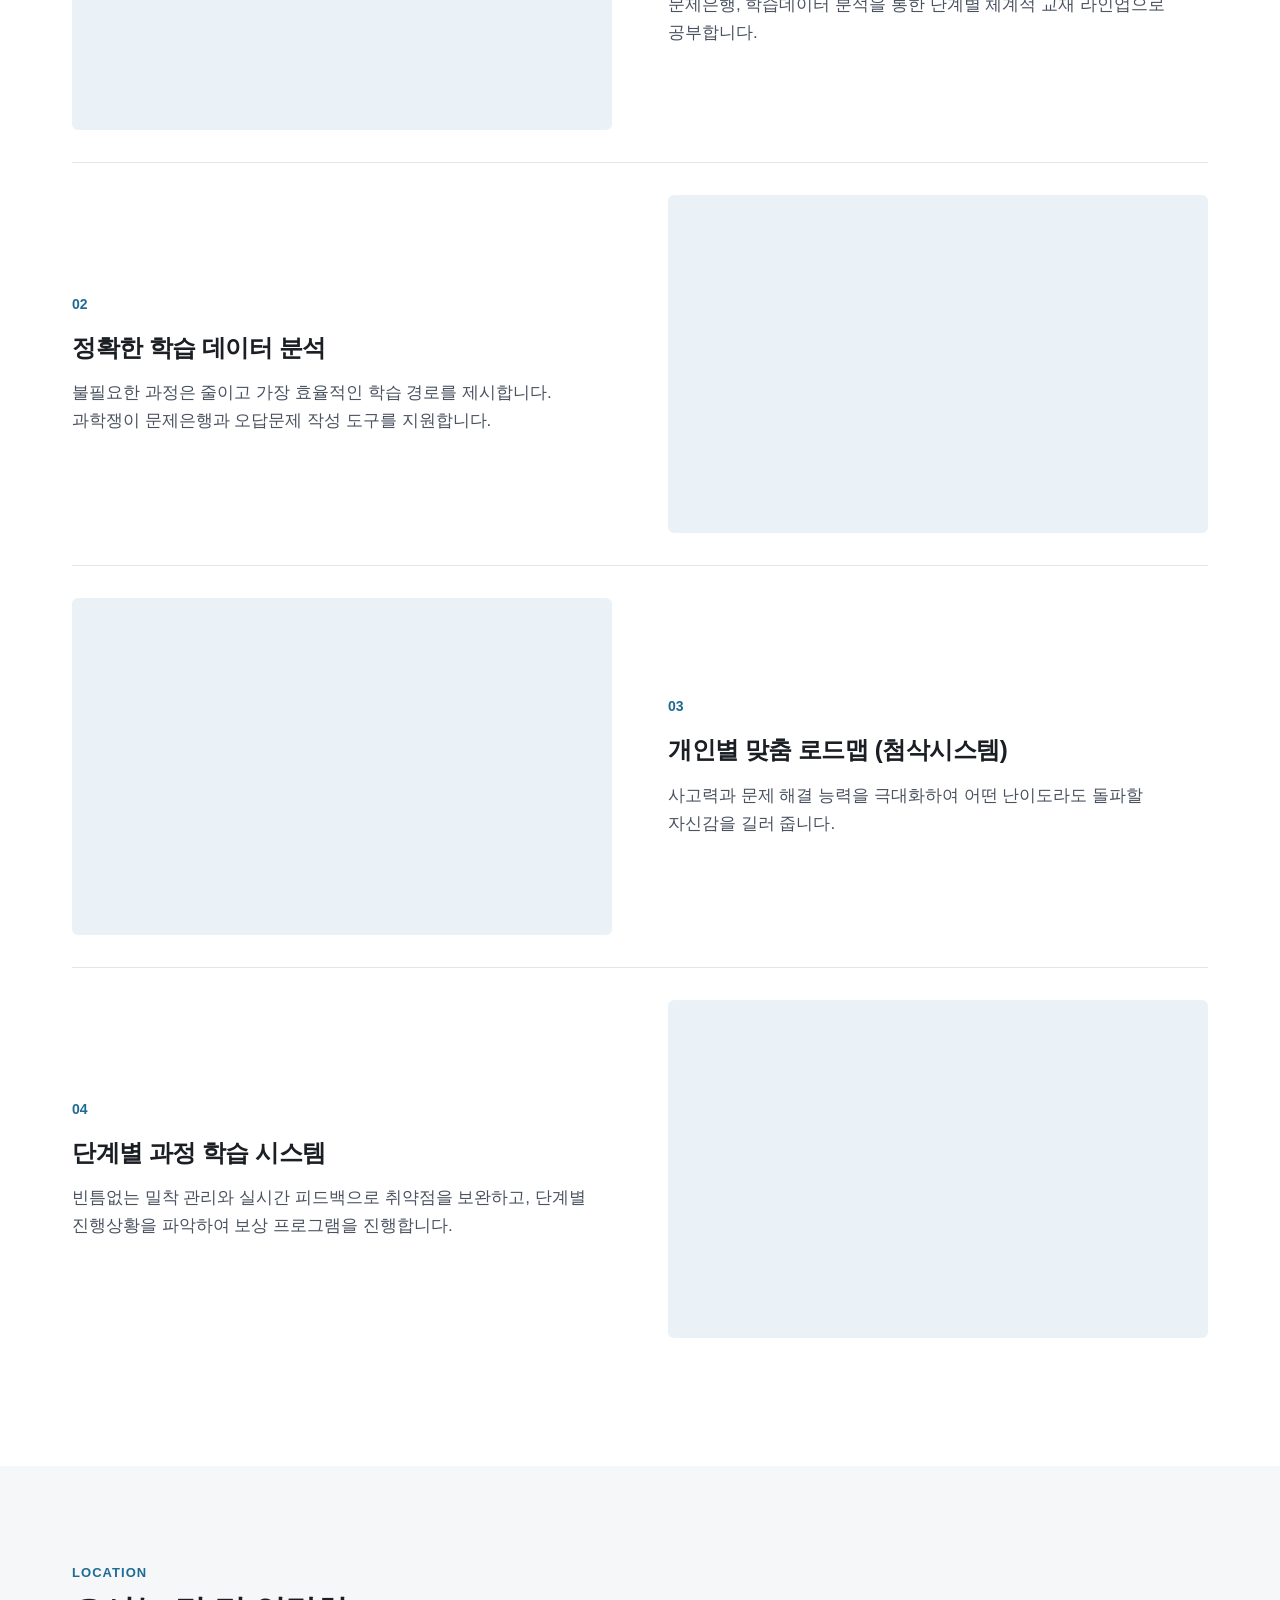
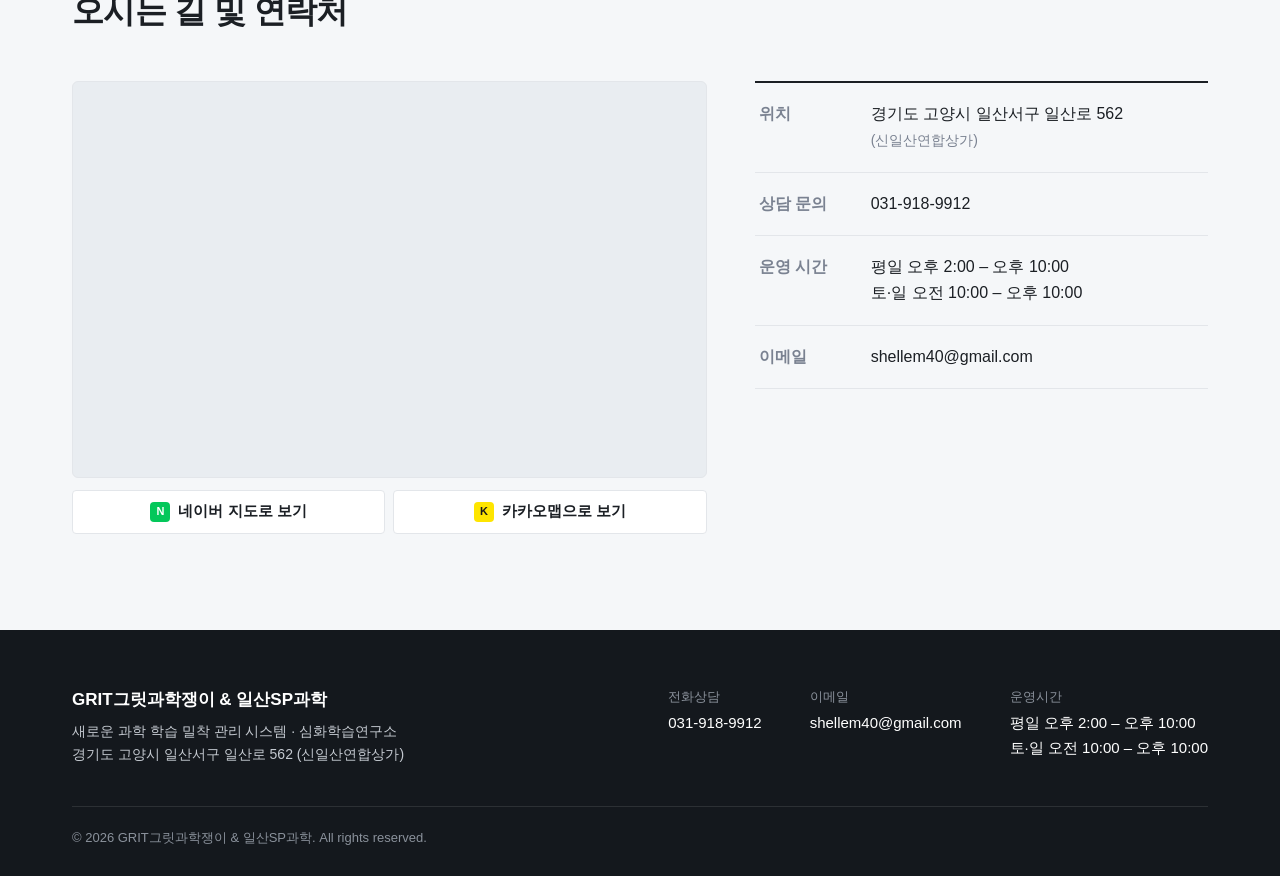
==== commit 2884efb4: "Update about.html" ====
--- a/about.html
+++ b/about.html
@@ -7,6 +7,7 @@
   <meta name="description" content="새로운 과학 학습 밀착 관리 시스템 - 심화학습연구소 · 경기도 고양시 일산서구 일산로 562 (신일산연합상가)">
   <link rel="stylesheet" href="https://cdn.jsdelivr.net/gh/orioncactus/pretendard@v1.3.9/dist/web/static/pretendard.min.css">
   <link rel="stylesheet" href="style.css">
+  <link rel="stylesheet" href="subpage.css">
   <link rel="stylesheet" href="location.css">
 </head>
 <body data-page="about">
--- a/location.css
+++ b/location.css
@@ -0,0 +1,34 @@
+/* ===== 학원&시스템: 오시는 길 (지도와 지도 앱 버튼) ===== */
+.map-wrap { display: grid; gap: 12px; }
+
+.map-box.has-map {
+  display: block;
+  overflow: hidden;
+  background: #e9edf1;
+  border: 1px solid var(--c-line);
+}
+.map-box.has-map iframe { display: block; }
+
+.map-links { display: flex; flex-wrap: wrap; gap: 8px; }
+.map-btn {
+  flex: 1 1 200px;
+  background: #fff;
+  border: 1px solid var(--c-line);
+  color: var(--c-text);
+}
+.map-btn:hover { border-color: var(--c-text); }
+
+.map-dot {
+  width: 20px; height: 20px; display: grid; place-items: center;
+  border-radius: 4px; font-size: 11px; font-weight: 800; line-height: 1;
+}
+.dot-naver { background: #03c75a; color: #fff; }
+.dot-kakao { background: #fee500; color: #191919; }
+
+.addr-sub { font-size: 14px; color: var(--c-muted); }
+
+/* 핸드폰: 지도를 조금 더 세로로 길게 */
+@media (max-width: 640px) {
+  .map-box.has-map { aspect-ratio: 4 / 3; }
+  .map-btn { flex-basis: 100%; }
+}
